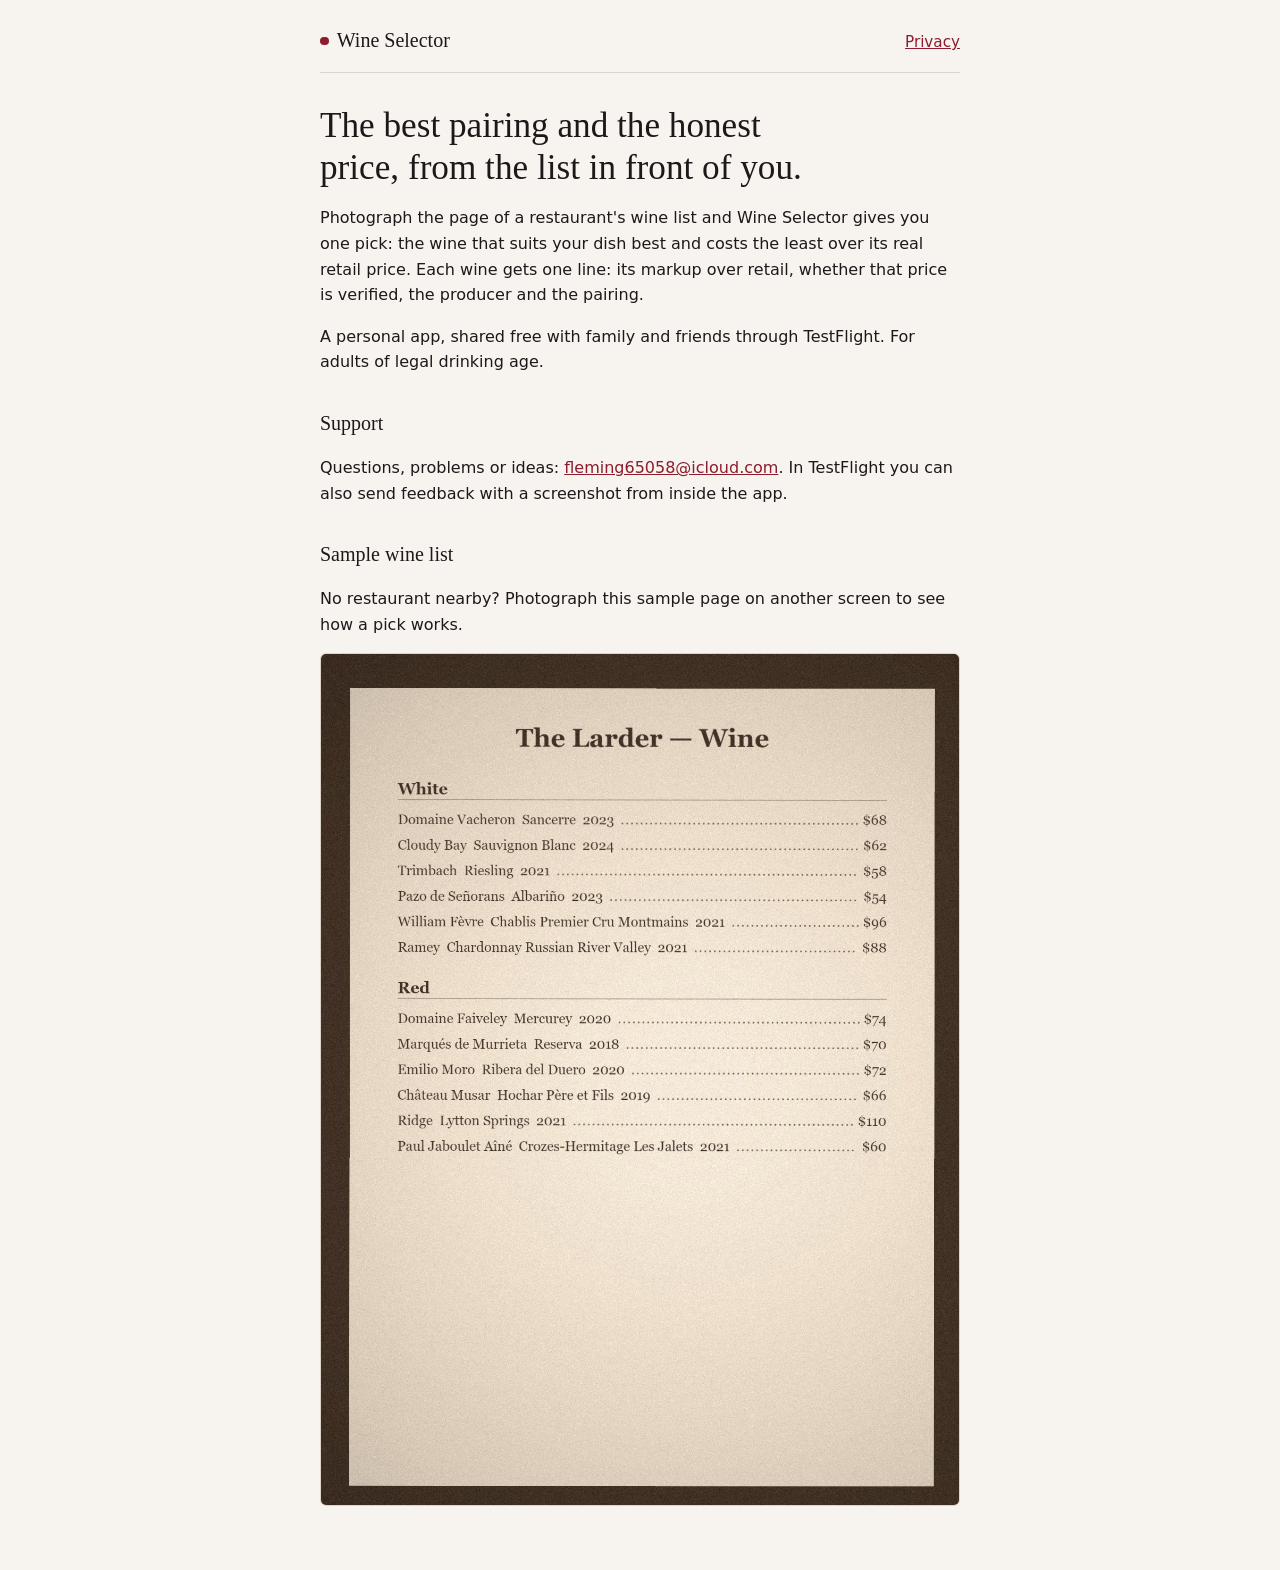
==== index.html @ b08c2303 "Wine Selector public pages: support and privacy policy (EN/ES) Co-Authored-By: Claude Opus 5.5 <nore" ====
<!doctype html>
<html lang="en">
<head>
<meta charset="utf-8">
<meta name="viewport" content="width=device-width, initial-scale=1">
<title>Wine Selector</title>
<meta name="description" content="Photograph a restaurant's wine list and get one pick: the best pairing at the most honest price.">
<link rel="stylesheet" href="style.css">
</head>
<body>
<main class="page">
  <header>
    <span class="brand">Wine Selector</span>
    <nav><a href="privacy.html">Privacy</a></nav>
  </header>

  <article>
    <h1>The best pairing and the honest price, from the list in front of you.</h1>
    <p>Photograph the page of a restaurant's wine list and Wine Selector gives you one pick: the wine that suits your dish best and costs the least over its real retail price. Each wine gets one line: its markup over retail, whether that price is verified, the producer and the pairing.</p>
    <p>A personal app, shared free with family and friends through TestFlight. For adults of legal drinking age.</p>

    <h2 id="support">Support</h2>
    <p>Questions, problems or ideas: <a href="mailto:fleming65058@icloud.com">fleming65058@icloud.com</a>. In TestFlight you can also send feedback with a screenshot from inside the app.</p>

    <h2 id="sample">Sample wine list</h2>
    <p>No restaurant nearby? Photograph this sample page on another screen to see how a pick works.</p>
    <figure class="sample">
      <img src="sample-wine-list.jpg" alt="A sample restaurant wine list page with twelve wines and prices" loading="lazy">
    </figure>
  </article>
</main>
</body>
</html>
---- style.css ----
/* Public pages for Wine Selector (privacy policy, support). App palette from CLAUDE.md §5, dark first. */
:root {
  --bg: #121012;
  --surface: #1c181b;
  --text: #f2ede6;
  --muted: #a59d97;
  --line: #2e282c;
  --wine: #8c1c2e;
  --link: #e3a7b1;
  --serif: "New York", ui-serif, "Iowan Old Style", Georgia, serif;
  --sans: -apple-system, BlinkMacSystemFont, "SF Pro Text", "Segoe UI", system-ui, sans-serif;
  color-scheme: dark;
}
@media (prefers-color-scheme: light) {
  :root {
    --bg: #f7f3ee; --surface: #ede6de; --text: #1d191b; --muted: #6b625d; --line: #ddd5cb;
    --link: #8c1c2e; color-scheme: light;
  }
}
* { box-sizing: border-box; }
html { -webkit-text-size-adjust: 100%; }
body { margin: 0; background: var(--bg); color: var(--text); font: 1rem/1.6 var(--sans); }
.page { max-width: 42rem; margin: 0 auto; padding: 1.5rem 16px 4rem; }
header { display: flex; justify-content: space-between; align-items: baseline; gap: 1rem;
         padding-bottom: 1rem; border-bottom: 1px solid var(--line); margin-bottom: 2rem; }
.brand { font-family: var(--serif); font-size: 1.25rem; color: var(--text); text-decoration: none; }
.brand::before { content: ""; display: inline-block; width: .55rem; height: .55rem; border-radius: 50%;
                 background: var(--wine); margin-right: .5rem; vertical-align: .1rem; }
nav a { font-size: .95rem; }
a { color: var(--link); }
h1, h2 { font-family: var(--serif); font-weight: 500; text-wrap: balance; }
h1 { font-size: clamp(1.7rem, 5vw, 2.2rem); line-height: 1.2; margin: 0 0 .5rem; }
h2 { font-size: 1.25rem; margin: 2rem 0 .5rem; }
.meta { color: var(--muted); font-size: .9rem; margin-top: 0; }
ul { padding-left: 1.2rem; }
li { margin: .35rem 0; }
article + article { margin-top: 4rem; padding-top: 2rem; border-top: 1px solid var(--line); }
.sample { margin: 1rem 0 0; }
.sample img { display: block; max-width: 100%; height: auto; border: 1px solid var(--line); border-radius: 6px; }
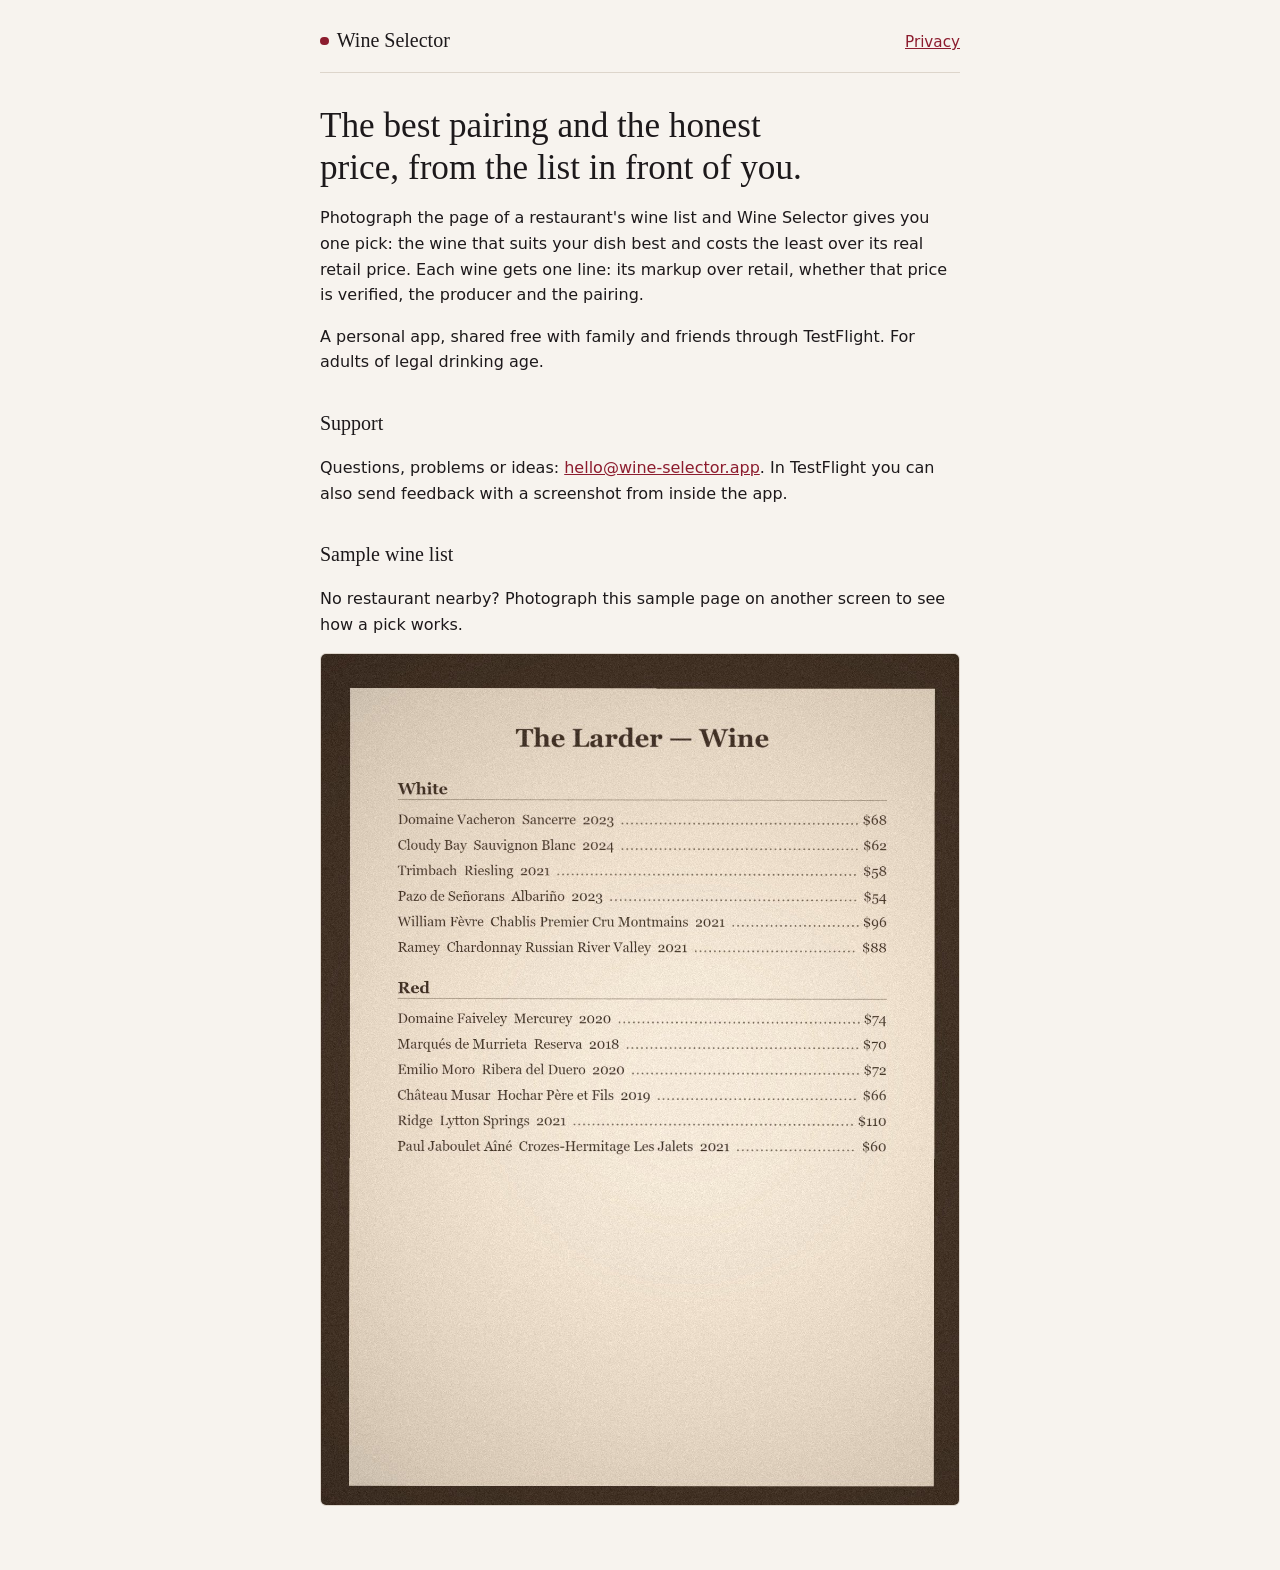
==== commit bd06c025: "Contact: hello@wine-selector.app Co-Authored-By: Claude Opus 5.5 <noreply@anthropic.com>" ====
--- a/index.html
+++ b/index.html
@@ -20,7 +20,7 @@
     <p>A personal app, shared free with family and friends through TestFlight. For adults of legal drinking age.</p>
 
     <h2 id="support">Support</h2>
-    <p>Questions, problems or ideas: <a href="mailto:fleming65058@icloud.com">fleming65058@icloud.com</a>. In TestFlight you can also send feedback with a screenshot from inside the app.</p>
+    <p>Questions, problems or ideas: <a href="mailto:hello@wine-selector.app">hello@wine-selector.app</a>. In TestFlight you can also send feedback with a screenshot from inside the app.</p>
 
     <h2 id="sample">Sample wine list</h2>
     <p>No restaurant nearby? Photograph this sample page on another screen to see how a pick works.</p>
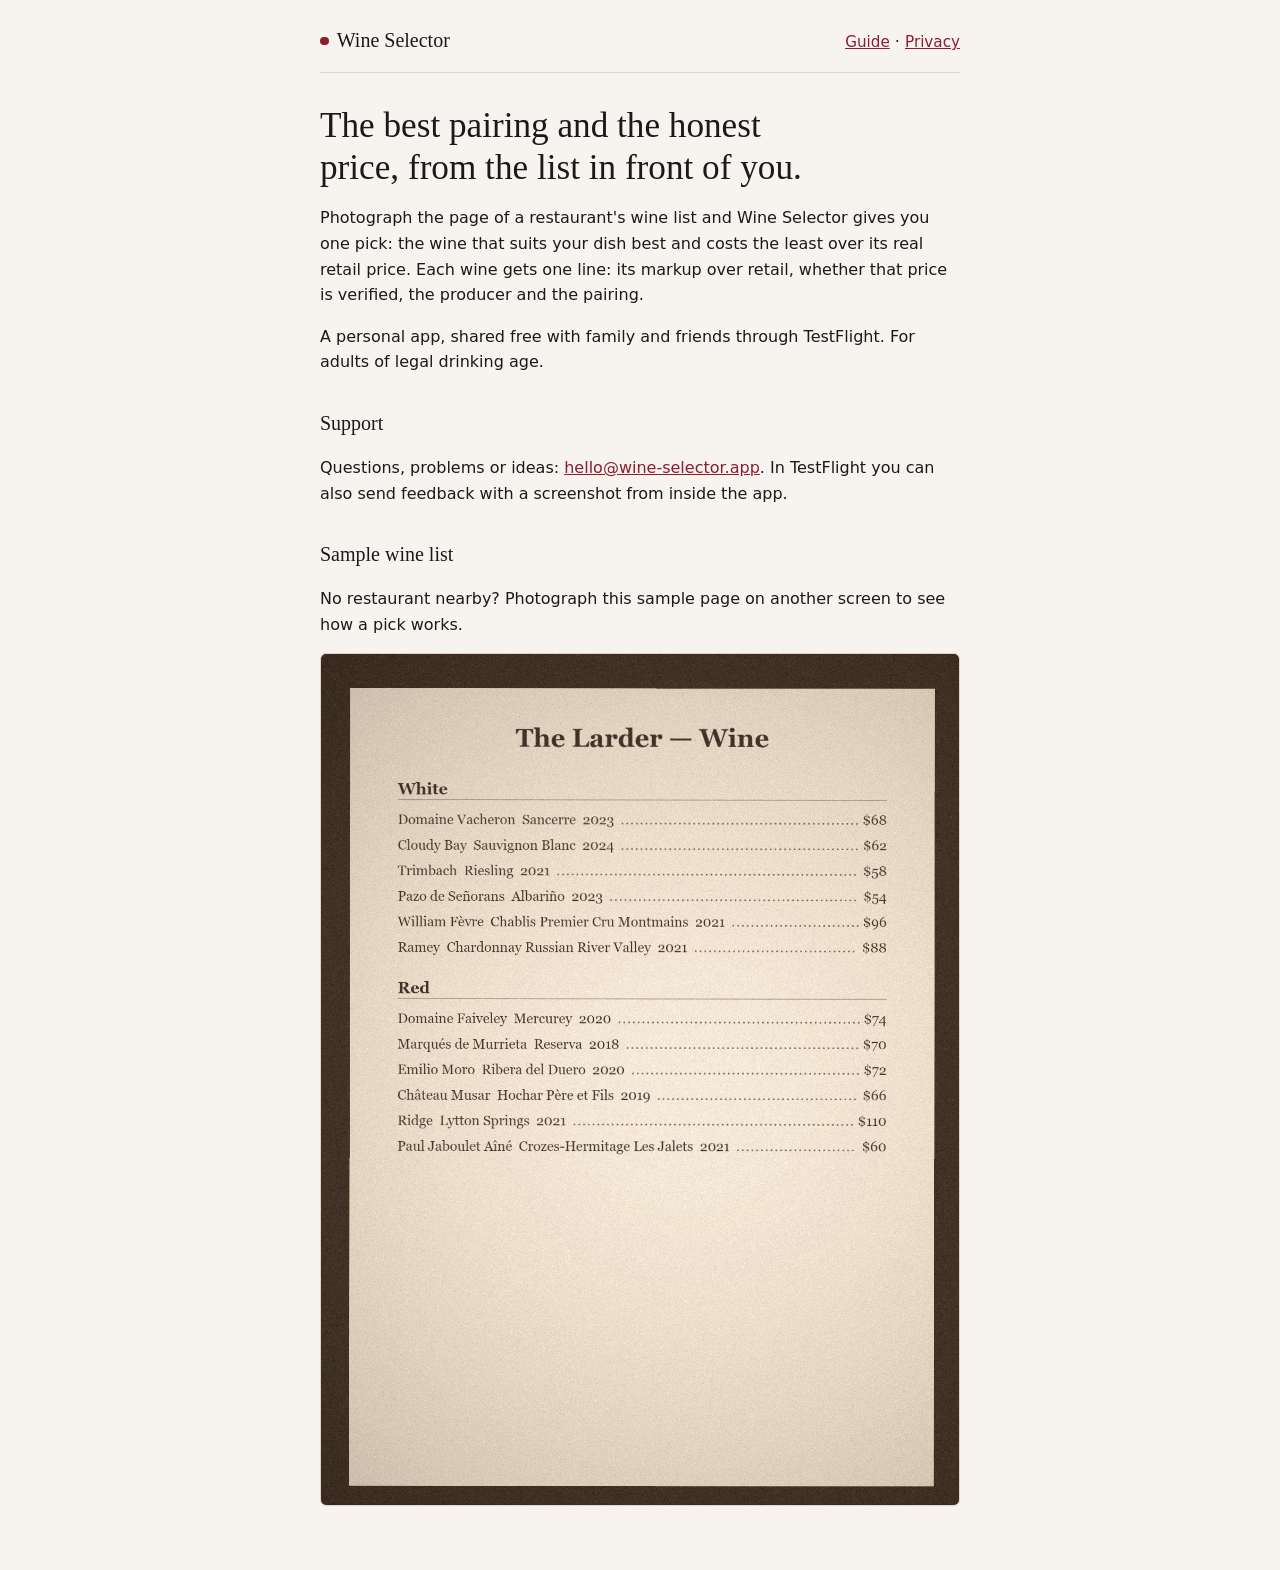
==== commit 3bf10ab1: "Guide for friends and family (EN/ES) with screenshots Co-Authored-By: Claude Opus 5.5 <noreply@anthr" ====
--- a/index.html
+++ b/index.html
@@ -11,7 +11,7 @@
 <main class="page">
   <header>
     <span class="brand">Wine Selector</span>
-    <nav><a href="privacy.html">Privacy</a></nav>
+    <nav><a href="guide.html">Guide</a> · <a href="privacy.html">Privacy</a></nav>
   </header>
 
   <article>
--- a/style.css
+++ b/style.css
@@ -37,3 +37,12 @@
 article + article { margin-top: 4rem; padding-top: 2rem; border-top: 1px solid var(--line); }
 .sample { margin: 1rem 0 0; }
 .sample img { display: block; max-width: 100%; height: auto; border: 1px solid var(--line); border-radius: 6px; }
+.lede { font-size: 1.08rem; color: var(--text); }
+.note { color: var(--muted); font-size: .95rem; }
+ol.steps { padding-left: 1.4rem; }
+ol.steps li { margin: .5rem 0; padding-left: .2rem; }
+ol.steps li::marker { color: var(--link); font-weight: 600; }
+.shots { display: grid; grid-template-columns: repeat(2, minmax(0, 1fr)); gap: 12px; margin: 1rem 0; max-width: 30rem; }
+.shots.one { grid-template-columns: minmax(0, 15rem); }
+.shots figure { margin: 0; }
+.shots img { display: block; width: 100%; height: auto; border-radius: 10px; border: 1px solid var(--line); }
